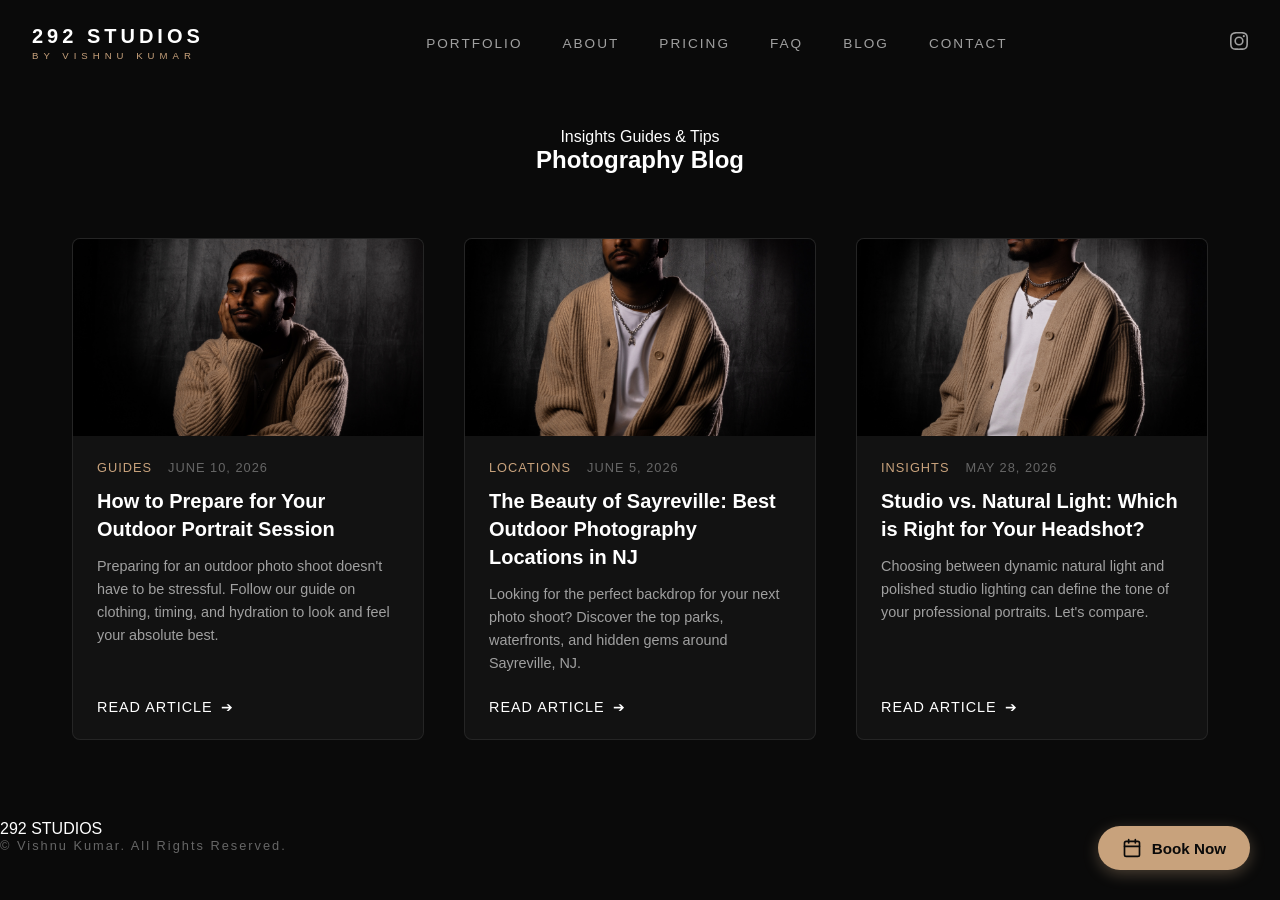
==== blog-post.html @ 45f60d58 "feat: add blog section with listing page, dynamic reader, and initial posts" ====
<!DOCTYPE html>
<html lang="en">
<head>
    <meta charset="UTF-8">
    <meta name="viewport" content="width=device-width, initial-scale=1.0">
    <meta http-equiv="Content-Security-Policy" content="default-src 'self'; script-src 'self' https://www.googletagmanager.com https://cdn.jsdelivr.net https://www.google.com/recaptcha/ https://www.gstatic.com/recaptcha/; style-src 'self' 'unsafe-inline' https://fonts.googleapis.com https://cdn.jsdelivr.net; font-src 'self' https://fonts.gstatic.com; img-src 'self' data: https://images.unsplash.com https://www.google-analytics.com; connect-src 'self' https://script.google.com https://script.googleusercontent.com https://www.google-analytics.com https://*.google-analytics.com https://stats.g.doubleclick.net; frame-src 'self' https://www.google.com/recaptcha/ https://recaptcha.google.com/recaptcha/;">
    
    <!-- Google tag (gtag.js) -->
    <script async src="https://www.googletagmanager.com/gtag/js?id=G-B8R3D8LXMF"></script>
    <script src="analytics.js"></script>

    <meta name="description" content="Photography insights and guides by Vishnu Kumar from 292 STUDIOS in Sayreville, NJ.">
    <title>Blog Post | 292 STUDIOS</title>
    
    <!-- Google Fonts -->
    <link rel="preconnect" href="https://fonts.googleapis.com">
    <link rel="preconnect" href="https://fonts.gstatic.com" crossorigin>
    <link href="https://fonts.googleapis.com/css2?family=Inter:wght@300;400;500;600&family=Montserrat:ital,wght@0,300;0,400;0,500;0,700;1,300&display=swap" rel="stylesheet">
    
    <!-- Stylesheet -->
    <link rel="stylesheet" href="styles.css">
    
    <style>
        .back-link {
            display: inline-flex;
            align-items: center;
            gap: 0.5rem;
            color: var(--text-secondary);
            text-decoration: none;
            font-size: 0.9rem;
            margin-bottom: 2rem;
            transition: var(--transition-fast);
            text-transform: uppercase;
            letter-spacing: 1.5px;
        }
        
        .back-link:hover {
            color: var(--accent-gold);
        }
        
        .arrow-icon {
            width: 16px;
            height: 16px;
            fill: currentColor;
        }
    </style>
</head>
<body>
    <!-- Header & Navigation -->
    <header class="main-header scrolled" id="header">
        <div class="header-container">
            <a href="index.html" class="logo" id="logo-link">
                <span class="logo-name">292 STUDIOS</span>
                <span class="logo-subtitle">BY VISHNU KUMAR</span>
            </a>
            
            <nav class="nav-menu" id="nav-menu">
                <ul class="nav-list">
                    <li class="nav-item"><a href="index.html#gallery" class="nav-link" id="nav-work">Portfolio</a></li>
                    <li class="nav-item"><a href="index.html#about" class="nav-link" id="nav-about">About</a></li>
                    <li class="nav-item"><a href="pricing.html" class="nav-link" id="nav-pricing">Pricing</a></li>
                    <li class="nav-item"><a href="faq.html" class="nav-link" id="nav-faq">FAQ</a></li>
                    <li class="nav-item"><a href="blog.html" class="nav-link active" id="nav-blog">Blog</a></li>
                    <li class="nav-item"><a href="index.html#contact" class="nav-link" id="nav-contact">Contact</a></li>
                </ul>
            </nav>
            
            <div class="header-socials">
                <a href="https://www.instagram.com/292_studios/" target="_blank" rel="noopener" class="social-icon-link" aria-label="Instagram">
                    <svg viewBox="0 0 24 24" class="svg-icon"><path d="M12 2.163c3.204 0 3.584.012 4.85.07 3.252.148 4.771 1.691 4.919 4.919.058 1.265.069 1.645.069 4.849 0 3.205-.012 3.584-.069 4.849-.149 3.225-1.664 4.771-4.919 4.919-1.266.058-1.644.07-4.85.07-3.204 0-3.584-.012-4.849-.07-3.26-.149-4.771-1.699-4.919-4.92-.058-1.265-.07-1.644-.07-4.849 0-3.204.013-3.583.07-4.849.149-3.227 1.664-4.771 4.919-4.919 1.266-.057 1.645-.069 4.849-.069zM12 0C8.741 0 8.333.014 7.053.072 2.695.272.273 2.69.073 7.051.014 8.333 0 8.741 0 12c0 3.259.014 3.668.072 4.948.2 4.358 2.618 6.78 6.98 6.98 1.281.058 1.689.072 4.948.072 3.259 0 3.668-.014 4.948-.072 4.354-.2 6.782-2.618 6.979-6.98.059-1.28.073-1.689.073-4.948 0-3.259-.014-3.667-.072-4.947-.196-4.354-2.617-6.78-6.979-6.98C15.668.014 15.259 0 12 0zm0 5.838a6.162 6.162 0 100 12.324 6.162 6.162 0 000-12.324zM12 16a4 4 0 110-8 4 4 0 010 8zm6.406-11.845a1.44 1.44 0 100 2.881 1.44 1.44 0 000-2.881z"/></svg>
                </a>
            </div>

            <button class="menu-toggle" id="menu-toggle-btn" aria-label="Toggle Menu">
                <span class="hamburger-bar"></span>
                <span class="hamburger-bar"></span>
                <span class="hamburger-bar"></span>
            </button>
        </div>
    </header>

    <!-- Mobile Nav Overlay -->
    <div class="mobile-nav-overlay" id="mobile-nav-overlay">
        <ul class="mobile-nav-list">
            <li><a href="index.html#gallery" class="mobile-nav-link" id="mob-nav-work">Portfolio</a></li>
            <li><a href="index.html#about" class="mobile-nav-link" id="mob-nav-about">About</a></li>
            <li><a href="pricing.html" class="mobile-nav-link" id="mob-nav-pricing">Pricing</a></li>
            <li><a href="faq.html" class="mobile-nav-link" id="mob-nav-faq">FAQ</a></li>
            <li><a href="blog.html" class="mobile-nav-link active" id="mob-nav-blog">Blog</a></li>
            <li><a href="index.html#contact" class="mobile-nav-link" id="mob-nav-contact">Contact</a></li>
        </ul>
    </div>

    <!-- Blog Detail Section -->
    <section class="blog-detail-section">
        <div class="blog-detail-container">
            <!-- Back navigation -->
            <a href="blog.html" class="back-link">
                <svg viewBox="0 0 24 24" class="arrow-icon"><path d="M20 11H7.83l5.59-5.59L12 4l-8 8 8 8 1.41-1.41L7.83 13H20v-2z"/></svg>
                Back to blog
            </a>
            
            <!-- Article Header -->
            <header class="blog-post-header">
                <div class="blog-post-meta">
                    <span id="post-category">Category</span>
                    <span>·</span>
                    <span id="post-date">Date</span>
                </div>
                <h1 class="blog-post-title" id="post-title">Loading Article...</h1>
            </header>
            
            <!-- Hero Image -->
            <img src="data:image/svg+xml,%3Csvg xmlns='http://www.w3.org/2000/svg' viewBox='0 0 16 9'%3E%3C/svg%3E" alt="Article image" class="blog-post-hero" id="post-hero">
            
            <!-- Full Article Content -->
            <div class="blog-post-body" id="post-body">
                <!-- Dynamically populated -->
            </div>
            
            <!-- Call to Action (CTA) -->
            <div class="blog-cta-box">
                <h3 class="blog-cta-title">Ready to Capture Your Story?</h3>
                <p class="blog-cta-desc">Whether you need professional headshots, graduation portraits, or a custom creative session, let's collaborate to make it happen.</p>
                <a href="index.html#contact" class="blog-cta-btn">Book a Session</a>
            </div>
        </div>
    </section>

    <!-- Footer -->
    <footer class="main-footer">
        <div class="footer-content">
            <div class="footer-logo">292 STUDIOS</div>
            <p class="footer-copyright">&copy; <span id="current-year"></span> Vishnu Kumar. All Rights Reserved.</p>
        </div>
    </footer>

    <!-- Floating Book Now Button -->
    <a href="index.html#contact" class="floating-book-btn">
        <svg width="20" height="20" viewBox="0 0 24 24" fill="none" stroke="currentColor" stroke-width="2" stroke-linecap="round" stroke-linejoin="round">
            <rect x="3" y="4" width="18" height="18" rx="2" ry="2"></rect>
            <line x1="16" y1="2" x2="16" y2="6"></line>
            <line x1="8" y1="2" x2="8" y2="6"></line>
            <line x1="3" y1="10" x2="21" y2="10"></line>
        </svg>
        Book Now
    </a>

    <!-- Scripts -->
    <script src="script.js"></script>
    <script src="blog-data.js"></script>
    <script src="blog-detail.js"></script>
</body>
</html>
---- styles.css ----
/* ==========================================
   292 STUDIOS BY VISHNU KUMAR PORTFOLIO STYLES
   ========================================== */

/* --- CSS Variables & Design System --- */
:root {
    --bg-primary: #0a0a0a;
    --bg-secondary: #121212;
    --bg-tertiary: #1a1a1a;
    --accent-gold: #c8a27c;
    --accent-gold-hover: #b08d65;
    --text-primary: #ffffff;
    --text-secondary: #a0a0a0;
    --text-muted: #666666;
    --border-color: rgba(255, 255, 255, 0.08);
    --border-gold: rgba(200, 162, 124, 0.2);
    --glass-bg: rgba(18, 18, 18, 0.7);
    --glass-border: rgba(255, 255, 255, 0.05);
    --transition-smooth: all 0.4s cubic-bezier(0.25, 0.8, 0.25, 1);
    --transition-fast: all 0.2s ease;
    --font-heading: 'Montserrat', sans-serif;
    --font-body: 'Inter', sans-serif;
}

/* --- Base Resets & Page Settings --- */
* {
    margin: 0;
    padding: 0;
    box-sizing: border-box;
}

html {
    scroll-behavior: smooth;
    background-color: var(--bg-primary);
    color: var(--text-primary);
    font-family: var(--font-body);
    font-size: 16px;
    -webkit-font-smoothing: antialiased;
}

body {
    overflow-x: hidden;
}

/* --- Custom Scrollbar --- */
::-webkit-scrollbar {
    width: 8px;
}
::-webkit-scrollbar-track {
    background: var(--bg-primary);
}
::-webkit-scrollbar-thumb {
    background: var(--bg-tertiary);
    border-radius: 4px;
    border: 2px solid var(--bg-primary);
}
::-webkit-scrollbar-thumb:hover {
    background: var(--accent-gold);
}

/* --- Layout Utility --- */
.container {
    max-width: 1200px;
    margin: 0 auto;
    padding: 0 2rem;
}

/* --- Loader Bar --- */
.loader-container {
    position: fixed;
    top: 0;
    left: 0;
    width: 100%;
    height: 4px;
    background: transparent;
    z-index: 9999;
}
.loader-bar {
    width: 0%;
    height: 100%;
    background: var(--accent-gold);
    transition: width 0.3s ease;
}

/* --- Header & Navigation --- */
.main-header {
    position: fixed;
    top: 0;
    left: 0;
    width: 100%;
    z-index: 1000;
    background: transparent;
    transition: var(--transition-smooth);
    padding: 1.5rem 0;
}

.main-header.scrolled {
    background: var(--glass-bg);
    backdrop-filter: blur(15px);
    -webkit-backdrop-filter: blur(15px);
    border-bottom: 1px solid var(--glass-border);
    padding: 1rem 0;
    box-shadow: 0 10px 30px rgba(0, 0, 0, 0.5);
}

.header-container {
    display: flex;
    justify-content: space-between;
    align-items: center;
    max-width: 1400px;
    margin: 0 auto;
    padding: 0 2rem;
}

.logo {
    display: flex;
    flex-direction: column;
    text-decoration: none;
    color: var(--text-primary);
}

.logo-name {
    font-family: var(--font-heading);
    font-size: 1.25rem;
    font-weight: 700;
    letter-spacing: 4px;
    line-height: 1.2;
    transition: var(--transition-fast);
}

.logo-subtitle {
    font-family: var(--font-heading);
    font-size: 0.6rem;
    font-weight: 400;
    color: var(--accent-gold);
    letter-spacing: 5px;
    margin-top: 2px;
}

.logo:hover .logo-name {
    color: var(--accent-gold);
}

.nav-menu {
    display: flex;
}

.nav-list {
    display: flex;
    list-style: none;
    gap: 2.5rem;
}

.nav-link {
    font-family: var(--font-heading);
    font-size: 0.85rem;
    font-weight: 500;
    text-transform: uppercase;
    text-decoration: none;
    color: var(--text-secondary);
    letter-spacing: 2px;
    transition: var(--transition-fast);
    position: relative;
    padding: 0.5rem 0;
}

.nav-link::after {
    content: '';
    position: absolute;
    bottom: 0;
    left: 0;
    width: 0;
    height: 1px;
    background: var(--accent-gold);
    transition: var(--transition-fast);
}

.nav-link:hover {
    color: var(--text-primary);
}

.nav-link:hover::after {
    width: 100%;
}

.header-socials {
    display: flex;
    gap: 1.2rem;
    align-items: center;
}

.social-icon-link {
    color: var(--text-secondary);
    transition: var(--transition-fast);
}

.social-icon-link:hover {
    color: var(--accent-gold);
    transform: translateY(-2px);
}

.svg-icon {
    width: 18px;
    height: 18px;
    fill: currentColor;
}

/* --- Mobile Menu Button --- */
.menu-toggle {
    display: none;
    background: none;
    border: none;
    cursor: pointer;
    flex-direction: column;
    gap: 6px;
    padding: 5px;
}

.hamburger-bar {
    width: 24px;
    height: 1.5px;
    background-color: var(--text-primary);
    transition: var(--transition-fast);
}

/* --- Mobile Overlay Menu --- */
.mobile-nav-overlay {
    position: fixed;
    top: 0;
    right: -100%;
    width: 80%;
    max-width: 320px;
    height: 100vh;
    background: var(--bg-secondary);
    z-index: 999;
    display: flex;
    flex-direction: column;
    justify-content: center;
    padding: 3rem;
    box-shadow: -10px 0 40px rgba(0, 0, 0, 0.8);
    transition: transform 0.4s cubic-bezier(0.25, 0.8, 0.25, 1);
}

.mobile-nav-overlay.open {
    transform: translateX(-125%); /* Since it's starting at -100% on the right */
}

.mobile-nav-list {
    list-style: none;
    display: flex;
    flex-direction: column;
    gap: 2.5rem;
}

.mobile-nav-link {
    font-family: var(--font-heading);
    font-size: 1.5rem;
    font-weight: 500;
    text-transform: uppercase;
    text-decoration: none;
    color: var(--text-secondary);
    letter-spacing: 4px;
    display: block;
    transition: var(--transition-fast);
}

.mobile-nav-link:hover {
    color: var(--accent-gold);
    padding-left: 10px;
}

/* --- Hero Section --- */
.hero-section {
    position: relative;
    height: 100vh;
    width: 100%;
    display: flex;
    align-items: center;
    justify-content: center;
    text-align: center;
    overflow: hidden;
}

.hero-bg-wrapper {
    position: absolute;
    top: 0;
    left: 0;
    width: 100%;
    height: 100%;
    z-index: 1;
}

.hero-bg-img {
    width: 100%;
    height: 100%;
    object-fit: cover;
    object-position: center;
    transform: scale(1.05);
    filter: brightness(0.65) contrast(1.05);
    transition: transform 0.1s ease-out; /* For parallax script */
}

.hero-overlay {
    position: absolute;
    top: 0;
    left: 0;
    width: 100%;
    height: 100%;
    background: linear-gradient(180deg, rgba(10, 10, 10, 0.3) 0%, rgba(10, 10, 10, 0.9) 100%);
}

.hero-content {
    position: relative;
    z-index: 2;
    padding: 0 1.5rem;
}

.hero-title {
    font-family: var(--font-heading);
    font-size: 5rem;
    font-weight: 300;
    letter-spacing: 12px;
    margin-bottom: 1rem;
    color: var(--text-primary);
    line-height: 1.1;
}

.hero-tagline {
    font-family: var(--font-heading);
    font-size: 1rem;
    font-weight: 400;
    letter-spacing: 8px;
    color: var(--accent-gold);
    margin-bottom: 2rem;
}

.hero-scroll-indicator {
    position: absolute;
    bottom: 2.5rem;
    left: 50%;
    transform: translateX(-50%);
    z-index: 2;
}

.scroll-arrow {
    display: block;
    width: 12px;
    height: 12px;
    border-bottom: 1px solid var(--text-secondary);
    border-right: 1px solid var(--text-secondary);
    transform: rotate(45deg);
    transition: var(--transition-fast);
}

.hero-scroll-indicator:hover .scroll-arrow {
    border-color: var(--accent-gold);
}

/* Animations classes for Hero load */
@keyframes textReveal {
    0% { opacity: 0; transform: translateY(30px); filter: blur(5px); }
    100% { opacity: 1; transform: translateY(0); filter: blur(0); }
}
.animate-text-reveal {
    animation: textReveal 1.2s cubic-bezier(0.25, 0.8, 0.25, 1) forwards;
}
.animate-fade-up {
    opacity: 0;
    animation: textReveal 1s cubic-bezier(0.25, 0.8, 0.25, 1) 0.4s forwards;
}

@keyframes bounce {
    0%, 100% { transform: translateY(0) translateX(-50%); }
    50% { transform: translateY(-8px) translateX(-50%); }
}
.animate-bounce {
    animation: bounce 2s infinite ease-in-out;
}

/* --- Section Headers --- */
.section-header {
    text-align: center;
    margin-bottom: 4rem;
}

.section-title {
    font-family: var(--font-heading);
    font-size: 2.25rem;
    font-weight: 300;
    letter-spacing: 8px;
    color: var(--text-primary);
    text-transform: uppercase;
}

.title-underline {
    width: 50px;
    height: 1.5px;
    background-color: var(--accent-gold);
    margin: 1.2rem auto;
}

.title-underline.left {
    margin: 1.2rem 0;
}

.section-desc {
    color: var(--text-secondary);
    font-size: 0.95rem;
    max-width: 600px;
    margin: 0 auto;
    font-weight: 300;
    line-height: 1.6;
}

/* --- Gallery Filters --- */
.gallery-section {
    padding: 8rem 0;
}

.filter-container {
    display: flex;
    justify-content: center;
    gap: 1rem;
    margin-bottom: 3.5rem;
    flex-wrap: wrap;
}

.filter-btn {
    background: none;
    border: 1px solid var(--border-color);
    color: var(--text-secondary);
    padding: 0.75rem 1.75rem;
    font-family: var(--font-heading);
    font-size: 0.75rem;
    font-weight: 500;
    text-transform: uppercase;
    letter-spacing: 2px;
    cursor: pointer;
    border-radius: 30px;
    transition: var(--transition-fast);
}

.filter-btn:hover {
    border-color: var(--accent-gold);
    color: var(--text-primary);
}

.filter-btn.active {
    background-color: var(--accent-gold);
    border-color: var(--accent-gold);
    color: var(--bg-primary);
    box-shadow: 0 4px 15px rgba(200, 162, 124, 0.2);
}

/* --- Gallery Grid --- */
.gallery-grid {
    display: grid;
    grid-template-columns: repeat(3, 1fr);
    gap: 2rem;
    transition: var(--transition-smooth);
}

.gallery-item {
    position: relative;
    overflow: hidden;
    border-radius: 8px;
    background: var(--bg-secondary);
    aspect-ratio: 4 / 5;
    transition: transform 0.6s cubic-bezier(0.25, 0.8, 0.25, 1), opacity 0.4s ease;
}

.gallery-card-link {
    display: block;
    width: 100%;
    height: 100%;
    text-decoration: none;
    color: inherit;
}

.gallery-item.hidden {
    opacity: 0;
    transform: scale(0.9);
    pointer-events: none;
    position: absolute;
    width: 0;
    height: 0;
    overflow: hidden;
    margin: 0;
    padding: 0;
}

.gallery-card {
    position: relative;
    width: 100%;
    height: 100%;
    cursor: pointer;
    overflow: hidden;
}

.gallery-img {
    width: 100%;
    height: 100%;
    object-fit: cover;
    transition: transform 0.8s cubic-bezier(0.25, 0.8, 0.25, 1);
}

.card-overlay {
    position: absolute;
    top: 0;
    left: 0;
    width: 100%;
    height: 100%;
    background: linear-gradient(180deg, rgba(0,0,0,0) 40%, rgba(0,0,0,0.85) 100%);
    display: flex;
    justify-content: space-between;
    align-items: flex-end;
    padding: 2rem;
    opacity: 0;
    transition: opacity 0.4s ease;
}

.card-info {
    transform: translateY(20px);
    transition: transform 0.5s cubic-bezier(0.25, 0.8, 0.25, 1);
}

.card-category {
    font-family: var(--font-heading);
    font-size: 0.65rem;
    text-transform: uppercase;
    letter-spacing: 2px;
    color: var(--accent-gold);
    display: block;
    margin-bottom: 0.25rem;
}

.card-title {
    font-family: var(--font-heading);
    font-size: 1.25rem;
    font-weight: 300;
    letter-spacing: 2px;
    color: var(--text-primary);
    margin-bottom: 0.2rem;
}

.card-location {
    font-size: 0.75rem;
    color: var(--text-secondary);
    font-weight: 300;
}

.card-action {
    background: rgba(255, 255, 255, 0.1);
    backdrop-filter: blur(5px);
    -webkit-backdrop-filter: blur(5px);
    width: 40px;
    height: 40px;
    border-radius: 50%;
    display: flex;
    align-items: center;
    justify-content: center;
    border: 1px solid rgba(255, 255, 255, 0.15);
    transform: translateY(20px);
    transition: transform 0.5s cubic-bezier(0.25, 0.8, 0.25, 1), background 0.2s ease;
}

.view-icon {
    color: var(--text-primary);
    font-size: 1.5rem;
    font-weight: 300;
    line-height: 1;
}

/* Hover Effects */
.gallery-card:hover .gallery-img {
    transform: scale(1.08);
}

.gallery-card:hover .card-overlay {
    opacity: 1;
}

.gallery-card:hover .card-info,
.gallery-card:hover .card-action {
    transform: translateY(0);
}

.card-action:hover {
    background: var(--accent-gold);
    border-color: var(--accent-gold);
}

.card-action:hover .view-icon {
    color: var(--bg-primary);
}

/* --- About Section --- */
.about-section {
    background-color: var(--bg-secondary);
    padding: 8rem 0;
    border-top: 1px solid var(--border-color);
    border-bottom: 1px solid var(--border-color);
}

.about-grid {
    display: grid;
    grid-template-columns: 0.75fr 1.4fr;
    gap: 3.5rem;
    align-items: start;
}

.about-img-col {
    display: flex;
    justify-content: center;
}

.about-img-frame {
    position: relative;
    border-radius: 8px;
    overflow: hidden;
    aspect-ratio: 3 / 4;
    width: 100%;
    max-width: 300px;
    box-shadow: 0 16px 36px rgba(0, 0, 0, 0.6);
    cursor: grab;
}

.about-img-frame:active {
    cursor: grabbing;
}

.about-profile-img {
    width: 100%;
    height: 100%;
    object-fit: cover;
    object-position: top center;
    filter: none;
    transition: var(--transition-smooth);
}

.about-img-frame::after {
    content: '';
    position: absolute;
    top: 15px;
    left: 15px;
    right: 15px;
    bottom: 15px;
    border: 1px solid var(--border-gold);
    pointer-events: none;
    border-radius: 4px;
    opacity: 0.5;
    transition: var(--transition-smooth);
}

.about-img-frame:hover .about-profile-img {
    filter: none;
    transform: scale(1.03);
}

.about-img-frame:hover::after {
    opacity: 1;
    transform: scale(0.97);
}

.about-content-col {
    display: flex;
    flex-direction: column;
}

.about-title {
    font-family: var(--font-heading);
    font-size: 2rem;
    font-weight: 300;
    letter-spacing: 6px;
}

.about-bio {
    color: var(--text-secondary);
    font-size: 1.05rem;
    line-height: 1.8;
    margin-bottom: 1.5rem;
    font-weight: 300;
}

.about-bio strong {
    color: var(--text-primary);
    font-weight: 600;
}

/* --- About Carousel --- */
.about-carousel {
    display: flex;
    flex-direction: column;
    align-items: center;
    gap: 0.9rem;
}

.carousel-fade-overlay {
    position: absolute;
    inset: 0;
    background: var(--bg-secondary);
    opacity: 0;
    pointer-events: none;
    transition: opacity 0.25s ease;
    border-radius: 8px;
}

.carousel-fade-overlay.fading {
    opacity: 1;
}

.carousel-controls {
    display: flex;
    flex-direction: column;
    align-items: center;
    gap: 0.8rem;
    margin-top: 0.8rem;
}

.carousel-nav-buttons {
    display: flex;
    gap: 0.6rem;
}

.carousel-btn {
    background: var(--bg-tertiary);
    border: 1px solid var(--border-color);
    color: var(--text-secondary);
    width: 36px;
    height: 36px;
    border-radius: 50%;
    display: flex;
    align-items: center;
    justify-content: center;
    cursor: pointer;
    transition: var(--transition-fast);
    flex-shrink: 0;
}

.carousel-btn:hover {
    background: var(--accent-gold);
    border-color: var(--accent-gold);
    color: var(--bg-primary);
}

.carousel-btn .svg-icon {
    width: 16px;
    height: 16px;
    fill: currentColor;
}

.carousel-dots {
    display: flex;
    gap: 6px;
    align-items: center;
}

.carousel-dot {
    width: 6px;
    height: 6px;
    border-radius: 50%;
    background: var(--text-muted);
    cursor: pointer;
    transition: background 0.3s ease, transform 0.3s ease;
}

.carousel-dot.active {
    background: var(--accent-gold);
    transform: scale(1.4);
}

/* --- Contact Section --- */
.contact-section {
    padding: 8rem 0;
}

.contact-card {
    background: var(--bg-secondary);
    border: 1px solid var(--border-color);
    border-radius: 8px;
    padding: 4rem;
    max-width: 800px;
    margin: 0 auto;
    box-shadow: 0 20px 40px rgba(0, 0, 0, 0.4);
    position: relative;
    overflow: hidden;
}

.contact-card::before {
    content: '';
    position: absolute;
    top: 0;
    left: 0;
    width: 100%;
    height: 3px;
    background: linear-gradient(90deg, var(--accent-gold) 0%, rgba(200, 162, 124, 0.2) 100%);
}

.contact-header {
    text-align: center;
    margin-bottom: 3rem;
}

.contact-title {
    font-family: var(--font-heading);
    font-size: 1.75rem;
    font-weight: 300;
    letter-spacing: 6px;
    text-transform: uppercase;
}

.contact-subtitle {
    color: var(--text-secondary);
    font-size: 0.95rem;
    margin-top: 1rem;
    font-weight: 300;
}

.contact-form {
    display: flex;
    flex-direction: column;
    gap: 1.8rem;
}

.form-grid {
    display: grid;
    grid-template-columns: 1fr 1fr;
    gap: 2rem;
}

.form-group {
    display: flex;
    flex-direction: column;
    gap: 0.5rem;
}

.form-group label {
    font-family: var(--font-heading);
    font-size: 0.75rem;
    font-weight: 500;
    text-transform: uppercase;
    letter-spacing: 2px;
    color: var(--text-secondary);
}

.form-group input,
.form-group textarea,
.form-group select {
    background: var(--bg-tertiary);
    border: 1px solid var(--border-color);
    border-radius: 4px;
    padding: 1rem;
    color: var(--text-primary);
    font-family: var(--font-body);
    font-size: 0.95rem;
    font-weight: 300;
    transition: var(--transition-fast);
    color-scheme: dark; /* Forces the calendar popup into dark mode! */
    width: 100%;
    accent-color: var(--accent-gold);
}

/* Custom styling for the tiny calendar/clock icons inside the input */
.form-group input[type="date"]::-webkit-calendar-picker-indicator,
.form-group input[type="time"]::-webkit-calendar-picker-indicator {
    cursor: pointer;
    opacity: 0.6;
    transition: var(--transition-fast);
}

.form-group input[type="date"]::-webkit-calendar-picker-indicator:hover,
.form-group input[type="time"]::-webkit-calendar-picker-indicator:hover {
    opacity: 1;
}

.form-group input:focus,
.form-group textarea:focus,
.form-group select:focus {
    outline: none;
    border-color: var(--accent-gold);
    box-shadow: 0 0 10px rgba(200, 162, 124, 0.1);
}

.form-group input::placeholder,
.form-group textarea::placeholder {
    color: var(--text-muted);
}

/* Form validation styling */
.form-group.invalid input,
.form-group.invalid textarea {
    border-color: #df4747;
}

.error-msg {
    font-size: 0.75rem;
    color: #df4747;
    display: none;
    margin-top: 2px;
}

.form-group.invalid .error-msg {
    display: block;
}

/* Disclaimer */
.consultation-disclaimer {
    font-size: 0.8rem;
    color: var(--text-secondary);
    text-align: center;
    margin-bottom: 1rem;
    font-style: italic;
    letter-spacing: 0.5px;
}

/* Button & Loading State */
.submit-btn {
    align-self: center;
    background-color: var(--accent-gold);
    color: var(--bg-primary);
    border: none;
    padding: 1rem 3rem;
    font-family: var(--font-heading);
    font-size: 0.8rem;
    font-weight: 600;
    text-transform: uppercase;
    letter-spacing: 2px;
    cursor: pointer;
    border-radius: 4px;
    transition: var(--transition-fast);
    position: relative;
    overflow: hidden;
    display: flex;
    align-items: center;
    justify-content: center;
}

.submit-btn:hover {
    background-color: var(--accent-gold-hover);
    transform: translateY(-2px);
    box-shadow: 0 10px 20px rgba(0, 0, 0, 0.4);
}

.submit-btn:active {
    transform: translateY(0);
}

.btn-loader {
    display: none;
    width: 20px;
    height: 20px;
    border: 2px solid rgba(10,10,10,0.3);
    border-radius: 50%;
    border-top-color: var(--bg-primary);
    animation: spin 0.8s linear infinite;
    position: absolute;
}

.submit-btn.loading .btn-text {
    visibility: hidden;
    opacity: 0;
}

.submit-btn.loading .btn-loader {
    display: block;
}

@keyframes spin {
    to { transform: rotate(360deg); }
}

/* --- Lightbox Modal --- */
.lightbox {
    position: fixed;
    top: 0;
    left: 0;
    width: 100%;
    height: 100%;
    background-color: rgba(6, 6, 6, 0.98);
    z-index: 2000;
    display: flex;
    align-items: center;
    justify-content: center;
    opacity: 0;
    pointer-events: none;
    transition: opacity 0.5s cubic-bezier(0.25, 0.8, 0.25, 1);
}

.lightbox.open {
    opacity: 1;
    pointer-events: auto;
}

.lightbox-close {
    position: absolute;
    top: 2rem;
    right: 2.5rem;
    background: none;
    border: none;
    color: var(--text-secondary);
    font-size: 3rem;
    font-weight: 200;
    cursor: pointer;
    z-index: 2100;
    line-height: 1;
    transition: var(--transition-fast);
}

.lightbox-close:hover {
    color: var(--accent-gold);
    transform: scale(1.1);
}

.lightbox-nav {
    position: absolute;
    top: 50%;
    transform: translateY(-50%);
    background: rgba(20, 20, 20, 0.5);
    border: 1px solid var(--border-color);
    color: var(--text-primary);
    width: 50px;
    height: 50px;
    border-radius: 50%;
    display: flex;
    align-items: center;
    justify-content: center;
    cursor: pointer;
    z-index: 2100;
    transition: var(--transition-fast);
}

.lightbox-nav:hover {
    background: var(--accent-gold);
    color: var(--bg-primary);
    border-color: var(--accent-gold);
}

.lightbox-prev {
    left: 2.5rem;
}

.lightbox-next {
    right: 2.5rem;
}

.lightbox-content-wrapper {
    display: flex;
    flex-direction: column;
    align-items: center;
    justify-content: center;
    max-width: 80%;
    max-height: 80%;
    position: relative;
}

.lightbox-img {
    max-width: 100%;
    max-height: 70vh;
    object-fit: contain;
    border-radius: 4px;
    box-shadow: 0 20px 50px rgba(0, 0, 0, 0.8);
    opacity: 0;
    transform: scale(0.97);
    transition: transform 0.4s cubic-bezier(0.25, 0.8, 0.25, 1), opacity 0.4s ease;
}

.lightbox.open .lightbox-img {
    opacity: 1;
    transform: scale(1);
}

.lightbox-caption {
    width: 100%;
    max-width: 900px;
    margin-top: 1.5rem;
    display: flex;
    justify-content: space-between;
    align-items: flex-start;
    gap: 2rem;
    opacity: 0;
    transform: translateY(10px);
    transition: transform 0.4s cubic-bezier(0.25, 0.8, 0.25, 1) 0.1s, opacity 0.4s ease 0.1s;
}

.lightbox.open .lightbox-caption {
    opacity: 1;
    transform: translateY(0);
}

.caption-details {
    display: flex;
    flex-direction: column;
}

.caption-cat {
    font-family: var(--font-heading);
    font-size: 0.65rem;
    text-transform: uppercase;
    letter-spacing: 2px;
    color: var(--accent-gold);
    margin-bottom: 0.3rem;
}

.caption-title {
    font-family: var(--font-heading);
    font-size: 1.35rem;
    font-weight: 300;
    letter-spacing: 2px;
    margin-bottom: 0.2rem;
}

.caption-loc {
    font-size: 0.8rem;
    color: var(--text-secondary);
    font-weight: 300;
}

.exif-data {
    display: flex;
    gap: 0.5rem;
    flex-wrap: wrap;
    margin-top: 0.5rem;
}

.exif-tag {
    background: var(--bg-tertiary);
    border: 1px solid var(--border-color);
    padding: 0.4rem 0.8rem;
    border-radius: 4px;
    font-size: 0.75rem;
    color: var(--text-secondary);
    font-weight: 300;
}

/* --- Toast Notifications --- */
.toast-container {
    position: fixed;
    bottom: 2rem;
    right: 2rem;
    z-index: 3000;
    display: flex;
    flex-direction: column;
    gap: 0.75rem;
}

.toast {
    background: var(--bg-secondary);
    border: 1px solid var(--border-color);
    border-left: 3px solid var(--accent-gold);
    padding: 1.25rem 2rem;
    border-radius: 4px;
    color: var(--text-primary);
    box-shadow: 0 10px 30px rgba(0, 0, 0, 0.5);
    display: flex;
    align-items: center;
    gap: 1rem;
    transform: translateX(120%);
    transition: transform 0.4s cubic-bezier(0.25, 0.8, 0.25, 1);
}

.toast.show {
    transform: translateX(0);
}

.toast-msg {
    font-size: 0.9rem;
    font-weight: 300;
}

.toast-success-icon {
    color: var(--accent-gold);
    font-size: 1.2rem;
}

/* --- Scroll triggered fade-in styles --- */
.reveal-on-scroll {
    opacity: 0;
    transform: translateY(40px);
    transition: opacity 0.8s cubic-bezier(0.25, 0.8, 0.25, 1), transform 0.8s cubic-bezier(0.25, 0.8, 0.25, 1);
}

.reveal-on-scroll.active {
    opacity: 1;
    transform: translateY(0);
}

/* --- Footer --- */
.footer {
    border-top: 1px solid var(--border-color);
    padding: 3rem 0;
    text-align: center;
    background-color: var(--bg-primary);
}

.footer-copyright {
    color: var(--text-muted);
    font-size: 0.8rem;
    letter-spacing: 2px;
    margin-bottom: 1rem;
    font-weight: 300;
}

.footer-links {
    display: flex;
    justify-content: center;
}

.footer-link {
    font-family: var(--font-heading);
    font-size: 0.7rem;
    color: var(--text-secondary);
    text-transform: uppercase;
    letter-spacing: 2px;
    text-decoration: none;
    transition: var(--transition-fast);
}

.footer-link:hover {
    color: var(--accent-gold);
}

/* ==========================================
   MEDIA QUERIES / RESPONSIVENESS
   ========================================== */

@media (max-width: 1024px) {
    .hero-title {
        font-size: 4rem;
        letter-spacing: 8px;
    }
    
    .gallery-grid {
        grid-template-columns: repeat(2, 1fr);
        gap: 1.5rem;
    }
    
    .about-grid {
        grid-template-columns: 1fr;
        gap: 4rem;
    }
    
    .about-img-col {
        order: 1;
    }
    
    .about-content-col {
        order: 2;
    }
}

@media (max-width: 768px) {
    .container {
        padding: 0 1.5rem;
    }
    
    .main-header {
        padding: 1rem 0;
        background: var(--glass-bg);
        backdrop-filter: blur(15px);
        -webkit-backdrop-filter: blur(15px);
        border-bottom: 1px solid var(--glass-border);
    }
    
    .nav-menu, 
    .header-socials {
        display: none;
    }
    
    .menu-toggle {
        display: flex;
    }
    
    /* Toggle active state hamburger */
    .menu-toggle.open .hamburger-bar:nth-child(1) {
        transform: translateY(7.5px) rotate(45deg);
    }
    
    .menu-toggle.open .hamburger-bar:nth-child(2) {
        opacity: 0;
    }
    
    .menu-toggle.open .hamburger-bar:nth-child(3) {
        transform: translateY(-7.5px) rotate(-45deg);
    }
    
    .hero-title {
        font-size: 2.75rem;
        letter-spacing: 5px;
    }
    
    .hero-tagline {
        font-size: 0.8rem;
        letter-spacing: 4px;
    }
    
    .gallery-grid {
        grid-template-columns: 1fr;
    }
    
    .contact-card {
        padding: 2.5rem 1.5rem;
    }
    
    .form-grid {
        grid-template-columns: 1fr;
        gap: 1.8rem;
    }
    
    .lightbox-nav {
        width: 40px;
        height: 40px;
    }
    
    .lightbox-prev {
        left: 1rem;
    }
    
    .lightbox-next {
        right: 1rem;
    }
    
    .lightbox-caption {
        flex-direction: column;
        gap: 1rem;
        align-items: center;
        text-align: center;
    }
    
    .exif-data {
        justify-content: center;
    }
    
    .lightbox-content-wrapper {
        max-width: 90%;
    }
}

/* --- Pricing Section --- */
.pricing-section {
    padding: 4rem 0 8rem 0;
    background-color: var(--bg-secondary);
}

.pricing-grid {
    display: grid;
    grid-template-columns: repeat(3, 1fr);
    gap: 2rem;
    align-items: center;
}

.pricing-card {
    background-color: var(--bg-tertiary);
    border: 1px solid var(--border-color);
    padding: 3rem 2.5rem;
    display: flex;
    flex-direction: column;
    position: relative;
    transition: var(--transition-smooth);
    overflow: hidden;
}

.pricing-card::before {
    content: '';
    position: absolute;
    top: 0;
    left: 0;
    width: 100%;
    height: 4px;
    background-color: var(--accent-gold);
    transform: scaleX(0);
    transform-origin: left;
    transition: var(--transition-smooth);
}

.pricing-card:hover {
    transform: translateY(-10px);
    border-color: var(--border-gold);
    box-shadow: 0 20px 40px rgba(0, 0, 0, 0.4);
}

.pricing-card:hover::before {
    transform: scaleX(1);
}

.pricing-card.popular {
    border-color: var(--border-gold);
    padding: 4rem 2.5rem;
    background: linear-gradient(to bottom, var(--bg-tertiary), #1e1a17);
}

.pricing-badge {
    position: absolute;
    top: 1rem;
    right: 1rem;
    background-color: var(--accent-gold);
    color: var(--bg-primary);
    font-size: 0.75rem;
    font-family: var(--font-heading);
    font-weight: 700;
    text-transform: uppercase;
    letter-spacing: 1px;
    padding: 0.4rem 1rem;
    border-radius: 20px;
}

.pricing-header {
    text-align: center;
    margin-bottom: 2.5rem;
    padding-bottom: 2rem;
    border-bottom: 1px solid var(--border-color);
}

.pricing-tier {
    font-family: var(--font-heading);
    font-size: 1.5rem;
    font-weight: 300;
    text-transform: uppercase;
    letter-spacing: 3px;
    color: var(--text-secondary);
    margin-bottom: 1rem;
}

.pricing-price {
    font-family: var(--font-heading);
    font-size: 3.5rem;
    font-weight: 300;
    color: var(--accent-gold);
}

.pricing-sub {
    font-size: 1rem;
    color: var(--text-muted);
    font-weight: 400;
    text-transform: uppercase;
    letter-spacing: 1px;
    display: block;
    margin-top: 0.5rem;
}

.pricing-features {
    list-style: none;
    flex-grow: 1;
    margin-bottom: 3rem;
}

.pricing-features li {
    font-size: 0.95rem;
    color: var(--text-primary);
    margin-bottom: 1rem;
    line-height: 1.5;
    position: relative;
    padding-left: 1.5rem;
}

.pricing-features li::before {
    content: '→';
    position: absolute;
    left: 0;
    color: var(--accent-gold);
}

.pricing-extra {
    font-size: 0.8rem;
    color: var(--text-muted);
    display: block;
    margin-top: 0.2rem;
}

.pricing-btn {
    display: block;
    text-align: center;
    padding: 1.2rem 2rem;
    font-family: var(--font-heading);
    font-size: 0.85rem;
    font-weight: 500;
    text-transform: uppercase;
    letter-spacing: 2px;
    color: var(--bg-primary);
    background-color: var(--text-primary);
    text-decoration: none;
    transition: var(--transition-fast);
}

.pricing-card.popular .pricing-btn {
    background-color: var(--accent-gold);
}

.pricing-btn:hover {
    background-color: var(--accent-gold-hover);
    color: var(--bg-primary);
}

@media (max-width: 1024px) {
    .pricing-grid {
        grid-template-columns: repeat(2, 1fr);
    }
}

@media (max-width: 768px) {
    .pricing-grid {
        grid-template-columns: 1fr;
    }
    .pricing-card.popular {
        padding: 3rem 2.5rem;
    }
}

/* Gallery Tabs */
.gallery-tabs {
    display: flex;
    justify-content: center;
    gap: 2rem;
    margin-top: 2rem;
    margin-bottom: 3rem;
    flex-wrap: wrap;
}

.tab-btn {
    background: transparent;
    border: none;
    border-bottom: 1px solid rgba(255, 255, 255, 0.2);
    color: var(--text-secondary);
    padding: 0.5rem 1rem;
    cursor: pointer;
    transition: all 0.4s ease;
    font-family: var(--font-heading);
    font-size: 0.85rem;
    letter-spacing: 3px;
    text-transform: uppercase;
}

.tab-btn:hover, .tab-btn.active {
    color: var(--accent-gold);
    border-bottom-color: var(--accent-gold);
}

/* Mobile Socials */
.mobile-socials {
    margin-top: 3rem;
    display: flex;
    justify-content: center;
}
.mobile-socials .social-icon-link {
    width: 2.5rem;
    height: 2.5rem;
}

/* ==========================================
   FLATPICKR CUSTOM THEME OVERRIDES
   ========================================== */
.flatpickr-calendar {
    background: var(--bg-tertiary) !important;
    border: 1px solid var(--border-color) !important;
    box-shadow: 0 10px 30px rgba(0,0,0,0.5) !important;
}

.flatpickr-day.selected,
.flatpickr-day.startRange,
.flatpickr-day.endRange,
.flatpickr-day.selected.inRange,
.flatpickr-day.startRange.inRange,
.flatpickr-day.endRange.inRange,
.flatpickr-day.selected:focus,
.flatpickr-day.startRange:focus,
.flatpickr-day.endRange:focus,
.flatpickr-day.selected:hover,
.flatpickr-day.startRange:hover,
.flatpickr-day.endRange:hover,
.flatpickr-day.selected.prevMonthDay,
.flatpickr-day.startRange.prevMonthDay,
.flatpickr-day.endRange.prevMonthDay,
.flatpickr-day.selected.nextMonthDay,
.flatpickr-day.startRange.nextMonthDay,
.flatpickr-day.endRange.nextMonthDay {
    background: var(--accent-gold) !important;
    border-color: var(--accent-gold) !important;
    color: var(--bg-primary) !important;
}

.flatpickr-day:hover {
    background: rgba(200, 162, 124, 0.2) !important;
    border-color: transparent !important;
}

.flatpickr-months .flatpickr-month {
    background: var(--bg-secondary) !important;
}

.flatpickr-current-month .flatpickr-monthDropdown-months {
    background: var(--bg-secondary) !important;
}

.flatpickr-weekdays {
    background: var(--bg-secondary) !important;
}

span.flatpickr-weekday {
    background: var(--bg-secondary) !important;
    color: var(--accent-gold) !important;
    font-weight: 500 !important;
}

.flatpickr-time input:hover,
.flatpickr-time .flatpickr-am-pm:hover,
.flatpickr-time input:focus,
.flatpickr-time .flatpickr-am-pm:focus {
    background: rgba(200, 162, 124, 0.1) !important;
}

.flatpickr-time input.flatpickr-hour {
    font-weight: bold;
}

/* Hide reCAPTCHA badge */
.grecaptcha-badge { 
    visibility: hidden; 
}

/* Floating Book Now Button */
.floating-book-btn {
    position: fixed;
    bottom: 30px;
    right: 30px;
    background-color: var(--accent-gold);
    color: var(--bg-primary);
    padding: 12px 24px;
    border-radius: 30px;
    text-decoration: none;
    font-weight: 600;
    font-size: 0.95rem;
    box-shadow: 0 4px 15px rgba(222, 185, 146, 0.3);
    z-index: 1000;
    transition: all 0.3s ease;
    display: flex;
    align-items: center;
    gap: 8px;
}

.floating-book-btn:hover {
    background-color: #fff;
    box-shadow: 0 6px 20px rgba(255, 255, 255, 0.4);
    transform: translateY(-3px);
}

.floating-book-btn svg {
    margin-right: 2px;
}

/* reCAPTCHA Disclaimer Text */
.recaptcha-disclaimer {
    font-size: 0.75rem;
    color: var(--text-muted);
    margin-top: 15px;
    text-align: center;
    opacity: 0.7;
}

.recaptcha-disclaimer a {
    color: var(--accent-gold);
    text-decoration: none;
}

.recaptcha-disclaimer a:hover {
    text-decoration: underline;
}

/* Gallery Fade Animation */
.gallery-grid.fade-out {
    opacity: 0;
    transform: scale(0.98);
}

/* ==========================================
   BLOG LAYOUT & CONTENT STYLES
   ========================================== */

.blog-header-section {
    padding: 8rem 0 4rem 0;
    text-align: center;
}

.blog-grid {
    display: grid;
    grid-template-columns: repeat(3, 1fr);
    gap: 2.5rem;
    margin-bottom: 5rem;
}

@media (max-width: 1024px) {
    .blog-grid {
        grid-template-columns: repeat(2, 1fr);
        gap: 2rem;
    }
}

@media (max-width: 768px) {
    .blog-grid {
        grid-template-columns: 1fr;
        gap: 2rem;
    }
    .blog-header-section {
        padding: 6rem 0 3rem 0;
    }
}

.blog-card {
    background: var(--bg-secondary);
    border: 1px solid var(--border-color);
    border-radius: 8px;
    overflow: hidden;
    transition: transform 0.3s ease, box-shadow 0.3s ease;
    display: flex;
    flex-direction: column;
    height: 100%;
}

.blog-card:hover {
    transform: translateY(-5px);
    box-shadow: 0 10px 30px rgba(200, 162, 124, 0.1);
    border-color: rgba(200, 162, 124, 0.3);
}

.blog-img-wrapper {
    position: relative;
    padding-top: 56.25%; /* 16:9 Aspect Ratio */
    overflow: hidden;
}

.blog-card-img {
    position: absolute;
    top: 0;
    left: 0;
    width: 100%;
    height: 100%;
    object-fit: cover;
    transition: transform 0.5s ease;
}

.blog-card:hover .blog-card-img {
    transform: scale(1.05);
}

.blog-card-content {
    padding: 1.5rem;
    display: flex;
    flex-direction: column;
    flex-grow: 1;
}

.blog-card-meta {
    display: flex;
    gap: 1rem;
    font-size: 0.8rem;
    color: var(--text-muted);
    margin-bottom: 0.75rem;
    letter-spacing: 1px;
    text-transform: uppercase;
}

.blog-card-category {
    color: var(--accent-gold);
    font-weight: 500;
}

.blog-card-title {
    font-family: var(--font-heading);
    font-size: 1.25rem;
    color: var(--text-primary);
    margin-bottom: 0.75rem;
    line-height: 1.4;
    transition: color 0.3s ease;
}

.blog-card:hover .blog-card-title {
    color: var(--accent-gold);
}

.blog-card-excerpt {
    font-size: 0.9rem;
    color: var(--text-secondary);
    line-height: 1.6;
    margin-bottom: 1.5rem;
    font-weight: 300;
    flex-grow: 1;
}

.blog-card-link {
    display: flex;
    align-items: center;
    gap: 0.5rem;
    color: var(--text-primary);
    font-size: 0.9rem;
    font-weight: 500;
    text-decoration: none;
    transition: color 0.3s ease, gap 0.3s ease;
    text-transform: uppercase;
    letter-spacing: 1px;
}

.blog-card:hover .blog-card-link {
    color: var(--accent-gold);
    gap: 0.75rem;
}

.blog-card-link .arrow {
    transition: transform 0.3s ease;
}

.blog-card:hover .blog-card-link .arrow {
    transform: translateX(3px);
}

/* --- Blog Post Detail Styles --- */
.blog-detail-section {
    padding: 8rem 0 6rem 0;
}

@media (max-width: 768px) {
    .blog-detail-section {
        padding: 6rem 0 4rem 0;
    }
}

.blog-detail-container {
    max-width: 800px;
    margin: 0 auto;
    padding: 0 1.5rem;
}

.blog-post-header {
    text-align: center;
    margin-bottom: 3rem;
}

.blog-post-meta {
    display: flex;
    justify-content: center;
    gap: 1.5rem;
    font-size: 0.9rem;
    color: var(--text-muted);
    margin-bottom: 1rem;
    text-transform: uppercase;
    letter-spacing: 1.5px;
}

.blog-post-category {
    color: var(--accent-gold);
    font-weight: 500;
}

.blog-post-title {
    font-family: var(--font-heading);
    font-size: 2.5rem;
    color: var(--text-primary);
    line-height: 1.3;
    margin-bottom: 0;
    letter-spacing: -0.5px;
}

@media (max-width: 768px) {
    .blog-post-title {
        font-size: 2rem;
    }
}

.blog-post-hero {
    width: 100%;
    max-height: 480px;
    object-fit: cover;
    border-radius: 8px;
    margin-bottom: 3rem;
    border: 1px solid var(--border-color);
}

.blog-post-body {
    font-size: 1.1rem;
    line-height: 1.8;
    color: var(--text-secondary);
    font-weight: 300;
}

.blog-post-body p {
    margin-bottom: 1.5rem;
}

.blog-post-body h2 {
    font-family: var(--font-heading);
    font-size: 1.75rem;
    color: var(--text-primary);
    margin: 2.5rem 0 1.25rem 0;
    font-weight: 600;
}

.blog-post-body h3 {
    font-family: var(--font-heading);
    font-size: 1.4rem;
    color: var(--text-primary);
    margin: 2rem 0 1rem 0;
    font-weight: 600;
}

.blog-post-body blockquote {
    border-left: 3px solid var(--accent-gold);
    padding-left: 1.5rem;
    margin: 2rem 0;
    font-style: italic;
    color: var(--text-primary);
    font-size: 1.25rem;
    background: var(--bg-tertiary);
    padding-top: 1rem;
    padding-bottom: 1rem;
    border-radius: 0 4px 4px 0;
}

.blog-post-body ul, .blog-post-body ol {
    margin: 1.5rem 0;
    padding-left: 2rem;
}

.blog-post-body li {
    margin-bottom: 0.5rem;
}

.blog-post-body strong {
    color: var(--text-primary);
    font-weight: 500;
}

/* Call to Action Box */
.blog-cta-box {
    margin-top: 4rem;
    padding: 3rem;
    background: var(--bg-secondary);
    border: 1px solid var(--border-color);
    border-radius: 8px;
    text-align: center;
    position: relative;
    overflow: hidden;
}

.blog-cta-box::before {
    content: '';
    position: absolute;
    top: 0;
    left: 0;
    width: 100%;
    height: 3px;
    background: var(--accent-gold);
}

.blog-cta-title {
    font-family: var(--font-heading);
    font-size: 1.5rem;
    color: var(--text-primary);
    margin-bottom: 1rem;
}

.blog-cta-desc {
    color: var(--text-secondary);
    font-size: 1rem;
    margin-bottom: 2rem;
    max-width: 500px;
    margin-left: auto;
    margin-right: auto;
}

.blog-cta-btn {
    display: inline-block;
    background: var(--accent-gold);
    color: var(--bg-primary);
    padding: 12px 30px;
    border-radius: 30px;
    text-decoration: none;
    font-weight: 600;
    transition: all 0.3s ease;
}

.blog-cta-btn:hover {
    background: #fff;
    transform: translateY(-2px);
    box-shadow: 0 5px 15px rgba(255, 255, 255, 0.2);
}
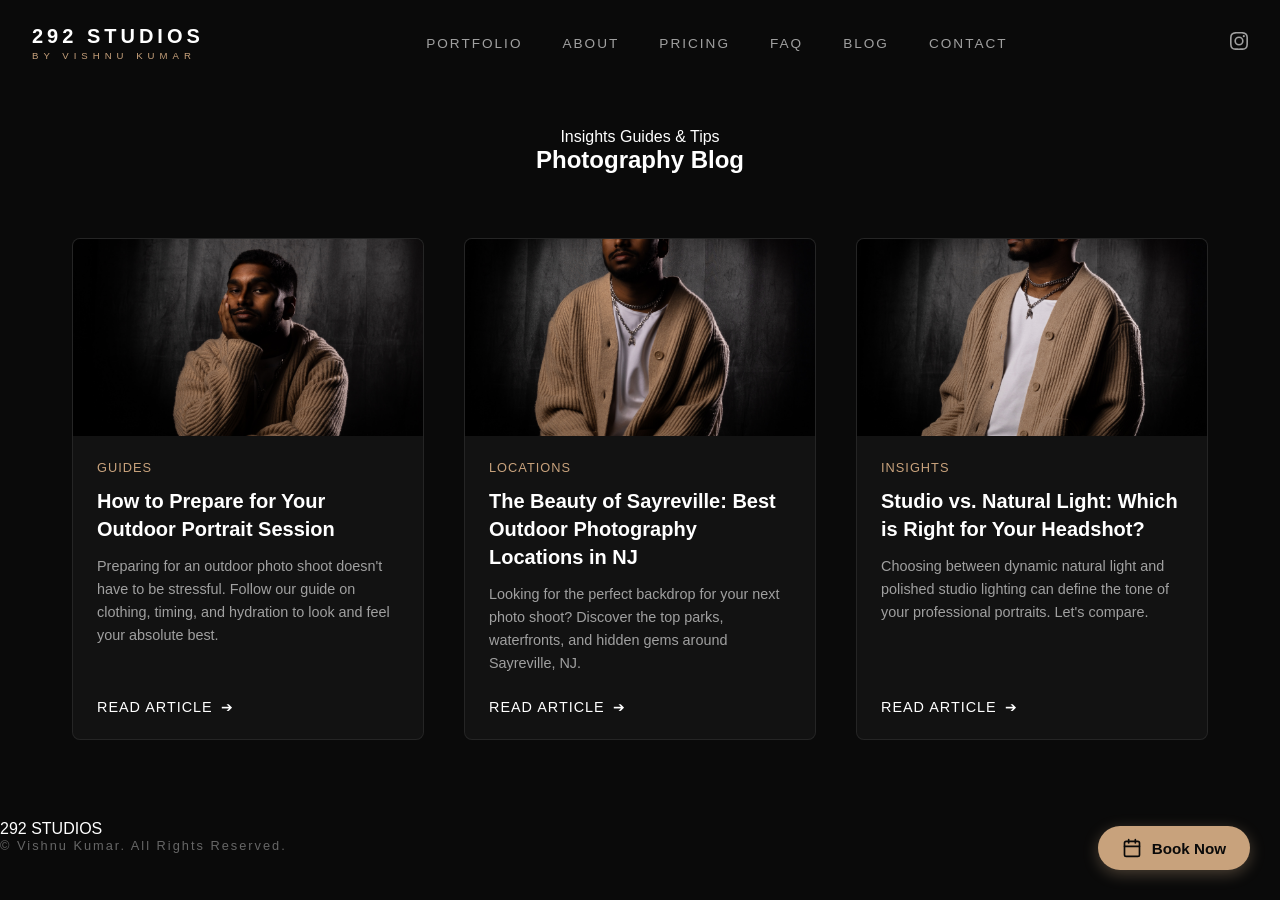
==== commit 62207785: "chore: remove date details from blog cards and posts" ====
--- a/blog-post.html
+++ b/blog-post.html
@@ -104,8 +104,6 @@
             <header class="blog-post-header">
                 <div class="blog-post-meta">
                     <span id="post-category">Category</span>
-                    <span>·</span>
-                    <span id="post-date">Date</span>
                 </div>
                 <h1 class="blog-post-title" id="post-title">Loading Article...</h1>
             </header>
